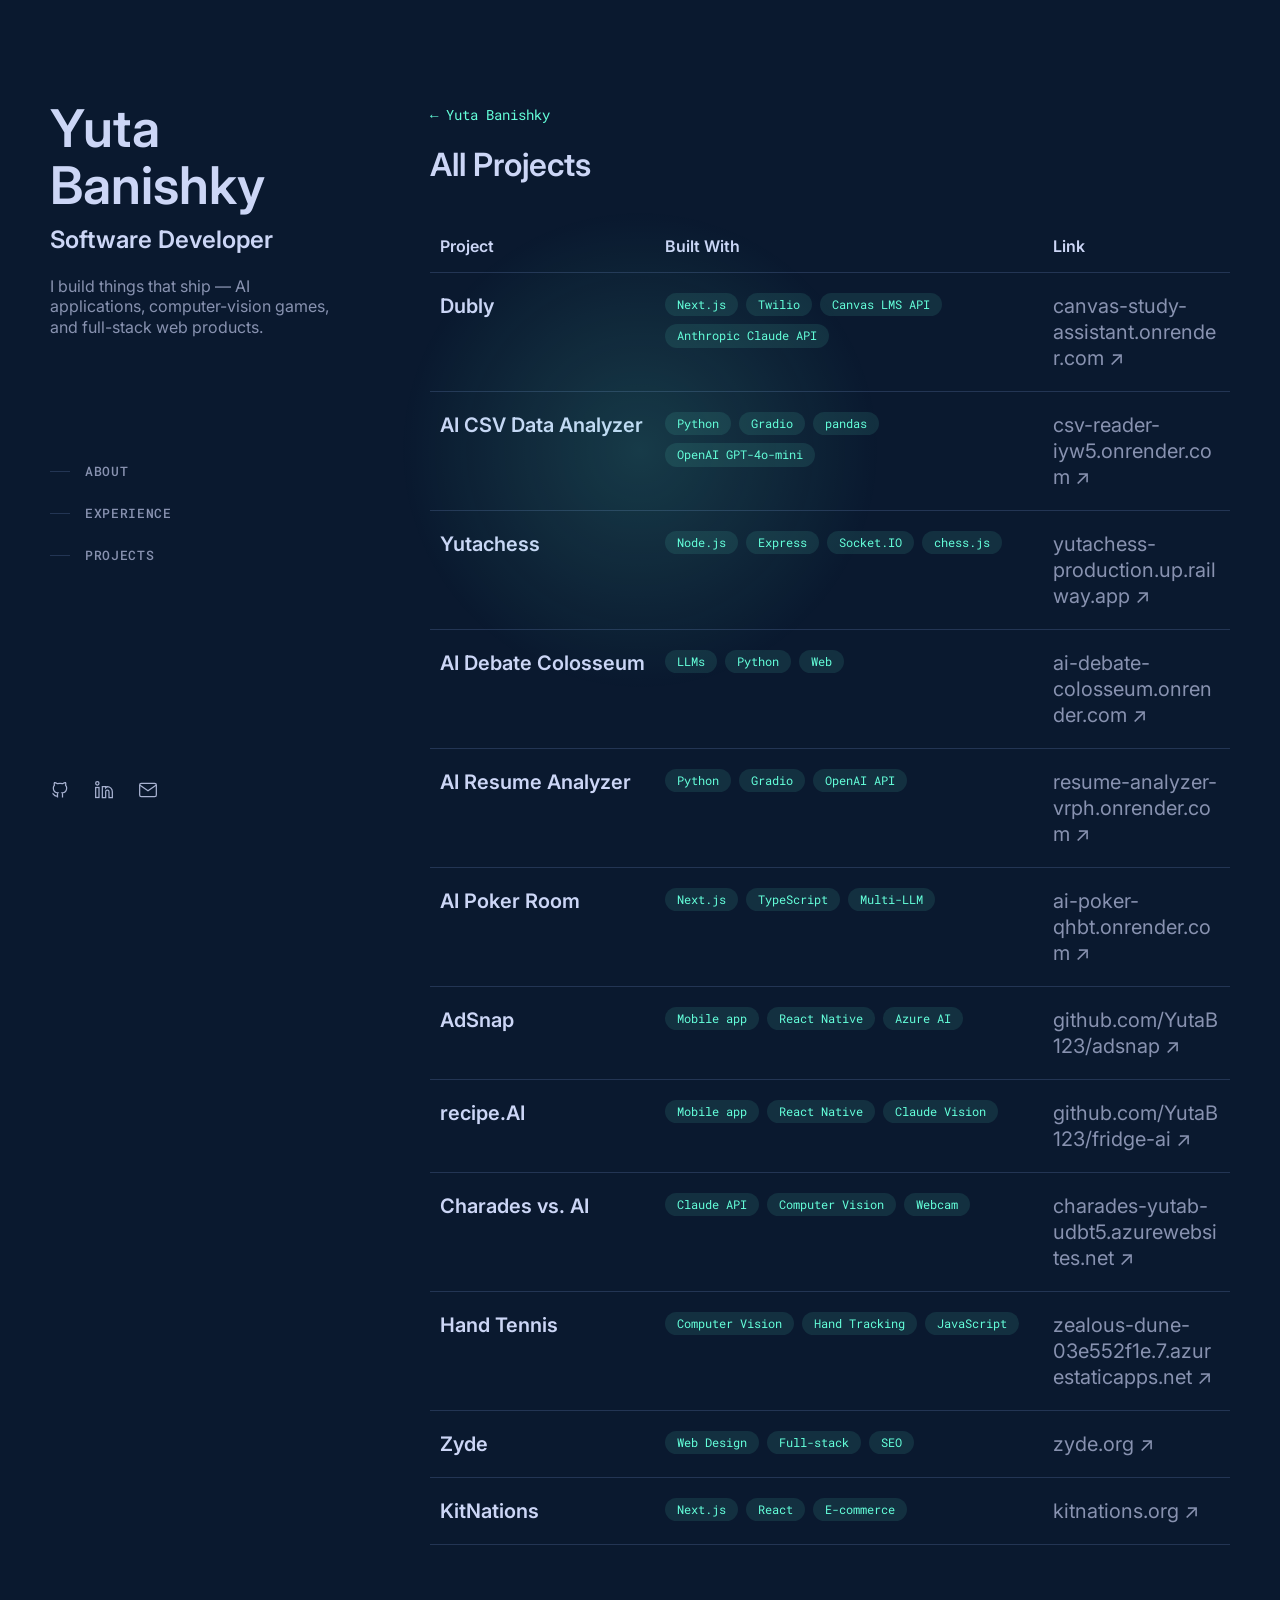
==== archive.html @ 3990d865 "Add All Projects archive page (Phase 2) New archive.html mirrors the sidebar from the homepage and l" ====
<!DOCTYPE html>
<html lang="en">
<head>
  <meta charset="UTF-8" />
  <meta name="viewport" content="width=device-width, initial-scale=1.0" />
  <title>All Projects — Yuta Banishky</title>
  <meta name="description" content="Full project archive for Yuta Banishky — Informatics student at the University of Washington (Data Science track)." />
  <link rel="canonical" href="https://yutabanishky.com/archive.html" />

  <link rel="icon" href="/favicon.svg" type="image/svg+xml" />
  <link rel="icon" type="image/png" sizes="32x32" href="/favicon-32.png" />
  <link rel="apple-touch-icon" href="/apple-touch-icon.png" />

  <link rel="preconnect" href="https://fonts.googleapis.com" />
  <link rel="preconnect" href="https://fonts.gstatic.com" crossorigin />
  <link href="https://fonts.googleapis.com/css2?family=Inter:wght@400;500;600;700;800&family=Roboto+Mono:wght@400;500;600;700&display=swap" rel="stylesheet" />
  <link rel="stylesheet" href="styles.css" />
</head>
<body>
  <div class="cursor-glow" aria-hidden="true"></div>

  <div class="layout">
    <header class="sidebar">
      <div class="sidebar-main">
        <div class="sidebar-top">
          <h1 class="sidebar-name"><a href="index.html#top">Yuta Banishky</a></h1>
          <h2 class="sidebar-title">Software Developer</h2>
          <p class="sidebar-desc">
            I build things that ship — AI applications, computer-vision games, and full-stack web
            products.
          </p>
        </div>
        <nav class="sidebar-nav" aria-label="In-page navigation">
          <ul>
            <li><a href="index.html#about"><span class="nav-line"></span><span class="nav-label">About</span></a></li>
            <li><a href="index.html#experience"><span class="nav-line"></span><span class="nav-label">Experience</span></a></li>
            <li><a href="index.html#work"><span class="nav-line"></span><span class="nav-label">Projects</span></a></li>
          </ul>
        </nav>
      </div>
      <ul class="sidebar-socials" aria-label="Social links">
        <li><a href="https://github.com/YutaB123" target="_blank" rel="noopener" aria-label="GitHub">
          <svg viewBox="0 0 24 24" width="20" height="20" fill="none" stroke="currentColor" stroke-width="1.5"><path d="M9 19c-4.3 1.4-4.3-2.5-6-3m12 5v-3.5c0-1 .1-1.4-.5-2 2.8-.3 5.5-1.4 5.5-6a4.6 4.6 0 0 0-1.3-3.2 4.2 4.2 0 0 0-.1-3.2s-1.1-.3-3.5 1.3a12.3 12.3 0 0 0-6.2 0C6.5 2.8 5.4 3.1 5.4 3.1a4.2 4.2 0 0 0-.1 3.2A4.6 4.6 0 0 0 4 9.5c0 4.6 2.7 5.7 5.5 6-.6.6-.6 1.2-.5 2V21"/></svg>
        </a></li>
        <li><a href="https://linkedin.com/in/yuta-banishky" target="_blank" rel="noopener" aria-label="LinkedIn">
          <svg viewBox="0 0 24 24" width="20" height="20" fill="none" stroke="currentColor" stroke-width="1.5"><path d="M16 8a6 6 0 0 1 6 6v7h-4v-7a2 2 0 0 0-4 0v7h-4V8h4v1.5A6 6 0 0 1 16 8z"/><rect x="2" y="9" width="4" height="12"/><circle cx="4" cy="4" r="2"/></svg>
        </a></li>
        <li><a href="mailto:yutabanishky@gmail.com" aria-label="Email">
          <svg viewBox="0 0 24 24" width="20" height="20" fill="none" stroke="currentColor" stroke-width="1.5"><rect x="2" y="4" width="20" height="16" rx="2"/><path d="m22 6-10 7L2 6"/></svg>
        </a></li>
      </ul>
    </header>

    <main class="content archive-content">
      <a class="back-link" href="index.html#work"><span aria-hidden="true">←</span> Yuta Banishky</a>
      <h2 class="archive-heading">All Projects</h2>

      <div class="archive-table-wrap">
        <table class="archive-table">
          <thead>
            <tr><th>Project</th><th>Built With</th><th>Link</th></tr>
          </thead>
          <tbody>
            <tr>
              <td class="archive-project"><a href="https://canvas-study-assistant.onrender.com/chat" target="_blank" rel="noopener">Dubly</a></td>
              <td><ul class="tech-pill-list"><li class="tech-pill">Next.js</li><li class="tech-pill">Twilio</li><li class="tech-pill">Canvas LMS API</li><li class="tech-pill">Anthropic Claude API</li></ul></td>
              <td><a href="https://canvas-study-assistant.onrender.com/chat" target="_blank" rel="noopener">canvas-study-assistant.onrender.com ↗</a></td>
            </tr>
            <tr>
              <td class="archive-project"><a href="https://csv-reader-iyw5.onrender.com/" target="_blank" rel="noopener">AI CSV Data Analyzer</a></td>
              <td><ul class="tech-pill-list"><li class="tech-pill">Python</li><li class="tech-pill">Gradio</li><li class="tech-pill">pandas</li><li class="tech-pill">OpenAI GPT-4o-mini</li></ul></td>
              <td><a href="https://csv-reader-iyw5.onrender.com/" target="_blank" rel="noopener">csv-reader-iyw5.onrender.com ↗</a></td>
            </tr>
            <tr>
              <td class="archive-project"><a href="https://yutachess-production.up.railway.app/" target="_blank" rel="noopener">Yutachess</a></td>
              <td><ul class="tech-pill-list"><li class="tech-pill">Node.js</li><li class="tech-pill">Express</li><li class="tech-pill">Socket.IO</li><li class="tech-pill">chess.js</li></ul></td>
              <td><a href="https://yutachess-production.up.railway.app/" target="_blank" rel="noopener">yutachess-production.up.railway.app ↗</a></td>
            </tr>
            <tr>
              <td class="archive-project"><a href="https://ai-debate-colosseum.onrender.com/" target="_blank" rel="noopener">AI Debate Colosseum</a></td>
              <td><ul class="tech-pill-list"><li class="tech-pill">LLMs</li><li class="tech-pill">Python</li><li class="tech-pill">Web</li></ul></td>
              <td><a href="https://ai-debate-colosseum.onrender.com/" target="_blank" rel="noopener">ai-debate-colosseum.onrender.com ↗</a></td>
            </tr>
            <tr>
              <td class="archive-project"><a href="https://resume-analyzer-vrph.onrender.com/" target="_blank" rel="noopener">AI Resume Analyzer</a></td>
              <td><ul class="tech-pill-list"><li class="tech-pill">Python</li><li class="tech-pill">Gradio</li><li class="tech-pill">OpenAI API</li></ul></td>
              <td><a href="https://resume-analyzer-vrph.onrender.com/" target="_blank" rel="noopener">resume-analyzer-vrph.onrender.com ↗</a></td>
            </tr>
            <tr>
              <td class="archive-project"><a href="https://ai-poker-qhbt.onrender.com/" target="_blank" rel="noopener">AI Poker Room</a></td>
              <td><ul class="tech-pill-list"><li class="tech-pill">Next.js</li><li class="tech-pill">TypeScript</li><li class="tech-pill">Multi-LLM</li></ul></td>
              <td><a href="https://ai-poker-qhbt.onrender.com/" target="_blank" rel="noopener">ai-poker-qhbt.onrender.com ↗</a></td>
            </tr>
            <tr>
              <td class="archive-project">AdSnap</td>
              <td><ul class="tech-pill-list"><li class="tech-pill">Mobile app</li><li class="tech-pill">React Native</li><li class="tech-pill">Azure AI</li></ul></td>
              <td><a href="https://github.com/YutaB123/adsnap" target="_blank" rel="noopener">github.com/YutaB123/adsnap ↗</a></td>
            </tr>
            <tr>
              <td class="archive-project">recipe.AI</td>
              <td><ul class="tech-pill-list"><li class="tech-pill">Mobile app</li><li class="tech-pill">React Native</li><li class="tech-pill">Claude Vision</li></ul></td>
              <td><a href="https://github.com/YutaB123/fridge-ai" target="_blank" rel="noopener">github.com/YutaB123/fridge-ai ↗</a></td>
            </tr>
            <tr>
              <td class="archive-project"><a href="https://charades-yutab-udbt5.azurewebsites.net/" target="_blank" rel="noopener">Charades vs. AI</a></td>
              <td><ul class="tech-pill-list"><li class="tech-pill">Claude API</li><li class="tech-pill">Computer Vision</li><li class="tech-pill">Webcam</li></ul></td>
              <td><a href="https://charades-yutab-udbt5.azurewebsites.net/" target="_blank" rel="noopener">charades-yutab-udbt5.azurewebsites.net ↗</a></td>
            </tr>
            <tr>
              <td class="archive-project"><a href="https://zealous-dune-03e552f1e.7.azurestaticapps.net/" target="_blank" rel="noopener">Hand Tennis</a></td>
              <td><ul class="tech-pill-list"><li class="tech-pill">Computer Vision</li><li class="tech-pill">Hand Tracking</li><li class="tech-pill">JavaScript</li></ul></td>
              <td><a href="https://zealous-dune-03e552f1e.7.azurestaticapps.net/" target="_blank" rel="noopener">zealous-dune-03e552f1e.7.azurestaticapps.net ↗</a></td>
            </tr>
            <tr>
              <td class="archive-project"><a href="https://zyde.org/" target="_blank" rel="noopener">Zyde</a></td>
              <td><ul class="tech-pill-list"><li class="tech-pill">Web Design</li><li class="tech-pill">Full-stack</li><li class="tech-pill">SEO</li></ul></td>
              <td><a href="https://zyde.org/" target="_blank" rel="noopener">zyde.org ↗</a></td>
            </tr>
            <tr>
              <td class="archive-project"><a href="https://kitnations.org/" target="_blank" rel="noopener">KitNations</a></td>
              <td><ul class="tech-pill-list"><li class="tech-pill">Next.js</li><li class="tech-pill">React</li><li class="tech-pill">E-commerce</li></ul></td>
              <td><a href="https://kitnations.org/" target="_blank" rel="noopener">kitnations.org ↗</a></td>
            </tr>
          </tbody>
        </table>
      </div>
    </main>
  </div>

  <script defer src="animations.js"></script>
</body>
</html>
---- styles.css ----
:root {
  --dark-navy: #020c1b;
  --navy: #0a192f;
  --light-navy: #112240;
  --lightest-navy: #233554;
  --navy-shadow: rgba(2, 12, 27, 0.7);
  --dark-slate: #495670;
  --slate: #8892b0;
  --light-slate: #a8b2d1;
  --lightest-slate: #ccd6f6;
  --white: #e6f1ff;
  --green: #64ffda;
  --green-tint: rgba(100, 255, 218, 0.1);

  --font-sans: 'Inter', -apple-system, system-ui, sans-serif;
  --font-mono: 'Roboto Mono', 'Fira Code', monospace;

  --fz-xxs: 12px;
  --fz-xs: 13px;
  --fz-sm: 14px;
  --fz-md: 16px;
  --fz-lg: 18px;
  --fz-xl: 20px;
  --fz-xxl: 22px;
  --fz-heading: 32px;

  --border-radius: 4px;
  --easing: cubic-bezier(0.645, 0.045, 0.355, 1);
  --transition: all 0.25s cubic-bezier(0.645, 0.045, 0.355, 1);
}

* { box-sizing: border-box; }

html {
  scroll-behavior: smooth;
  scrollbar-width: thin;
  scrollbar-color: var(--dark-slate) var(--navy);
}

::-webkit-scrollbar { width: 12px; }
::-webkit-scrollbar-track { background: var(--navy); }
::-webkit-scrollbar-thumb {
  background-color: var(--dark-slate);
  border: 3px solid var(--navy);
  border-radius: 10px;
}

::selection { background-color: var(--lightest-navy); color: var(--lightest-slate); }

:focus { outline: 2px dashed var(--green); outline-offset: 3px; }
:focus:not(:focus-visible) { outline: none; outline-offset: 0; }
:focus-visible { outline: 2px dashed var(--green); outline-offset: 3px; }

body {
  margin: 0;
  width: 100%;
  min-height: 100%;
  overflow-x: hidden;
  background-color: var(--navy);
  color: var(--slate);
  font-family: var(--font-sans);
  font-size: var(--fz-xl);
  line-height: 1.3;
  -webkit-font-smoothing: antialiased;
}
@media (max-width: 480px) { body { font-size: var(--fz-lg); } }

h1, h2, h3, h4 { margin: 0; color: var(--lightest-slate); font-weight: 600; }
p { margin: 0; }
a { color: inherit; text-decoration: none; }

.reveal {
  opacity: 0;
  transform: translateY(20px);
  transition: opacity 0.6s var(--easing), transform 0.6s var(--easing);
}
.reveal.is-visible { opacity: 1; transform: translateY(0); }
@media (prefers-reduced-motion: reduce) {
  .reveal { opacity: 1; transform: none; transition: none; }
}

/* ===== Lightbox slideshow ===== */
.lb-overlay {
  position: fixed; inset: 0; z-index: 100;
  display: none; align-items: center; justify-content: center; gap: 6px;
  padding: 20px; background: rgba(8, 8, 6, 0.94); backdrop-filter: blur(4px);
}
.lb-overlay.lb-open { display: flex; }
.lb-stage { display: flex; flex-direction: column; align-items: center; max-width: 92vw; }
.lb-media { display: flex; justify-content: center; }
.lb-img { max-height: 72vh; max-width: 86vw; border-radius: 18px; box-shadow: 0 20px 60px rgba(0,0,0,0.5); background: #000; }
.lb-cap { margin: 16px auto 8px; max-width: 46ch; text-align: center; color: #efe9d8; font-size: 0.98rem; line-height: 1.5; }
.lb-meta { display: flex; flex-direction: column; align-items: center; gap: 10px; }
.lb-counter { color: #b7b09a; font-size: 0.82rem; font-variant-numeric: tabular-nums; }
.lb-dots { display: flex; gap: 7px; }
.lb-dot { width: 7px; height: 7px; border-radius: 50%; background: rgba(255,255,255,0.28); }
.lb-dot.on { background: var(--green); }
.lb-close {
  position: absolute; top: 18px; right: 22px; width: 42px; height: 42px;
  border: 0; border-radius: 50%; background: rgba(255,255,255,0.12); color: #fff;
  font-size: 1.6rem; line-height: 1; cursor: pointer; transition: background 0.15s ease;
}
.lb-close:hover { background: var(--green-tint); }
.lb-nav {
  flex-shrink: 0; width: 48px; height: 48px;
  border: 0; border-radius: 50%; background: rgba(255,255,255,0.12); color: #fff;
  font-size: 1.8rem; line-height: 1; cursor: pointer; transition: background 0.15s ease;
}
.lb-nav:hover { background: var(--green-tint); }
@media (max-width: 640px) { .lb-nav { width: 40px; height: 40px; font-size: 1.5rem; } .lb-img { max-width: 80vw; } }


/* ===== Cursor glow ===== */
.cursor-glow {
  position: fixed;
  inset: 0;
  z-index: 1;
  pointer-events: none;
  background: radial-gradient(600px circle at var(--x, 50%) var(--y, 50%), rgba(100, 255, 218, 0.15), transparent 40%);
}
@media (hover: none), (pointer: coarse), (prefers-reduced-motion: reduce) {
  .cursor-glow { display: none; }
}

/* ===== Accessibility ===== */
@media (prefers-reduced-motion: reduce) {
  * { animation: none !important; transition: none !important; scroll-behavior: auto !important; }
}

/* ===== Layout: fixed sidebar + scrolling content ===== */
.layout { display: block; }
@media (min-width: 980px) {
  .layout { display: flex; }
}

.sidebar {
  z-index: 50;
  display: flex;
  flex-direction: column;
  justify-content: space-between;
  padding: 40px 25px 30px;
}
@media (min-width: 980px) {
  .sidebar {
    position: fixed;
    top: 0;
    left: 0;
    width: min(40vw, 380px);
    height: 100vh;
    padding: 100px 50px;
  }
}

.sidebar-name a { color: var(--lightest-slate); }
.sidebar-name { font-size: clamp(36px, 5vw, 52px); line-height: 1.1; margin-bottom: 10px; }
.sidebar-title { font-size: clamp(var(--fz-xl), 3vw, 24px); color: var(--lightest-slate); font-weight: 600; margin-bottom: 20px; }
.sidebar-desc { max-width: 320px; color: var(--slate); font-size: var(--fz-md); }

.sidebar-nav { margin-top: 50px; }
@media (min-width: 980px) { .sidebar-nav { margin-top: 120px; } }
.sidebar-nav ul { list-style: none; margin: 0; padding: 0; display: flex; flex-wrap: wrap; gap: 8px 16px; }
@media (min-width: 980px) { .sidebar-nav ul { display: block; gap: 0; } }
.sidebar-nav li { margin-bottom: 15px; }
.sidebar-nav a {
  display: flex;
  align-items: center;
  gap: 15px;
  padding: 5px 0;
  font-family: var(--font-mono);
  font-size: var(--fz-xs);
  letter-spacing: 0.05em;
  text-transform: uppercase;
  color: var(--slate);
  font-weight: 500;
  transition: var(--transition);
}
.sidebar-nav .nav-line { display: block; width: 20px; height: 1px; background-color: var(--lightest-navy); transition: var(--transition); }
.sidebar-nav a:hover, .sidebar-nav a:focus-visible { color: var(--lightest-slate); }
.sidebar-nav a.is-active { color: var(--lightest-slate); font-weight: 700; }
.sidebar-nav a.is-active .nav-line { width: 40px; background-color: var(--lightest-slate); }

.sidebar-socials { display: flex; gap: 24px; list-style: none; margin: 40px 0 0; padding: 0; }
.sidebar-socials a { display: flex; color: var(--light-slate); transition: var(--transition); }
.sidebar-socials a:hover, .sidebar-socials a:focus-visible { color: var(--green); transform: translateY(-3px); }

.content { padding: 40px 25px 100px; max-width: 640px; }
@media (min-width: 980px) {
  .content { margin-left: min(40vw, 380px); padding: 100px 50px 150px; }
}

.about-panel p { margin-bottom: 15px; color: var(--slate); }
.about-highlight { color: var(--lightest-slate); }

.skills-list {
  display: grid;
  grid-template-columns: repeat(2, minmax(140px, 200px));
  gap: 0 10px;
  list-style: none;
  margin: 20px 0 0;
  padding: 0;
}
.skills-list li { position: relative; margin-bottom: 10px; padding-left: 20px; font-family: var(--font-mono); font-size: var(--fz-xs); color: var(--slate); }
.skills-list li:before { content: '▹'; position: absolute; left: 0; color: var(--green); }

.experience-panel { margin-top: 100px; }
.exp-group-heading {
  font-family: var(--font-mono);
  font-size: var(--fz-sm);
  letter-spacing: 0.05em;
  text-transform: uppercase;
  color: var(--green);
  margin-bottom: 30px;
}
.exp-group-heading-other { margin-top: 60px; }

.exp-entry { display: grid; grid-template-columns: 140px 1fr; gap: 20px; margin-bottom: 45px; }
@media (max-width: 600px) { .exp-entry { grid-template-columns: 1fr; gap: 5px; } }
.exp-range { font-family: var(--font-mono); font-size: var(--fz-xs); color: var(--slate); white-space: nowrap; }
.exp-body h4 { font-size: var(--fz-xl); font-weight: 600; margin-bottom: 10px; }
.exp-body h4 .company { color: var(--green); }
.exp-body ul { list-style: none; margin: 0 0 15px; padding: 0; }
.exp-body li { position: relative; padding-left: 25px; margin-bottom: 8px; color: var(--slate); font-size: var(--fz-md); }
.exp-body li:before { content: '▹'; position: absolute; left: 0; color: var(--green); }

.tech-pill-list { display: flex; flex-wrap: wrap; gap: 8px; list-style: none; margin: 0; padding: 0; }
.tech-pill {
  display: inline-flex;
  padding: 4px 12px;
  border-radius: 20px;
  background: var(--green-tint);
  color: var(--green);
  font-family: var(--font-mono);
  font-size: var(--fz-xxs);
  white-space: nowrap;
}

.projects-panel { margin-top: 100px; }
.resume-link, .archive-link {
  display: inline-flex;
  align-items: center;
  gap: 8px;
  color: var(--green);
  font-family: var(--font-mono);
  font-size: var(--fz-sm);
  transition: var(--transition);
}
.resume-link:hover, .resume-link:focus-visible,
.archive-link:hover, .archive-link:focus-visible { opacity: 0.8; }
.resume-link { margin-bottom: 40px; }
.archive-link { margin-top: 40px; }

.projects-heading { font-size: var(--fz-heading); margin-bottom: 40px; }

.selected-project { display: grid; grid-template-columns: 200px 1fr; gap: 30px; margin-bottom: 60px; }
@media (max-width: 600px) { .selected-project { grid-template-columns: 1fr; gap: 15px; } }

.selected-project-thumb { display: block; border-radius: var(--border-radius); overflow: hidden; box-shadow: 0 10px 30px -15px var(--navy-shadow); }
.selected-project-thumb img { display: block; width: 100%; height: auto; transition: var(--transition); }
.selected-project-thumb:hover img, .selected-project-thumb:focus-visible img { transform: scale(1.03); }

.selected-project-title { font-size: var(--fz-xxl); margin-bottom: 10px; }
.selected-project-title a { color: var(--lightest-slate); display: inline-flex; align-items: center; gap: 6px; }
.selected-project-title a:hover, .selected-project-title a:focus-visible { color: var(--green); }
.selected-project-desc { color: var(--slate); margin-bottom: 15px; }

/* ===== Archive page ===== */
.archive-content { max-width: 900px; }
.back-link { display: inline-flex; align-items: center; gap: 8px; color: var(--green); font-family: var(--font-mono); font-size: var(--fz-sm); margin-bottom: 20px; transition: var(--transition); }
.back-link:hover, .back-link:focus-visible { opacity: 0.8; }
.archive-heading { font-size: clamp(32px, 5vw, var(--fz-heading)); margin-bottom: 50px; }

.archive-table-wrap { overflow-x: auto; }
.archive-table { width: 100%; border-collapse: collapse; }
.archive-table th {
  text-align: left;
  padding: 0 10px 15px;
  color: var(--lightest-slate);
  font-size: var(--fz-md);
  font-weight: 600;
  border-bottom: 1px solid var(--lightest-navy);
  white-space: nowrap;
}
.archive-table td { padding: 20px 10px; border-bottom: 1px solid var(--lightest-navy); vertical-align: top; }
.archive-project { color: var(--lightest-slate); font-weight: 600; white-space: nowrap; }
.archive-project a { color: var(--lightest-slate); }
.archive-project a:hover, .archive-project a:focus-visible { color: var(--green); }
.archive-table td:last-child, .archive-table th:last-child { max-width: 240px; }
.archive-table td:last-child a { color: var(--slate); word-break: break-word; transition: var(--transition); }
.archive-table td:last-child a:hover, .archive-table td:last-child a:focus-visible { color: var(--green); }
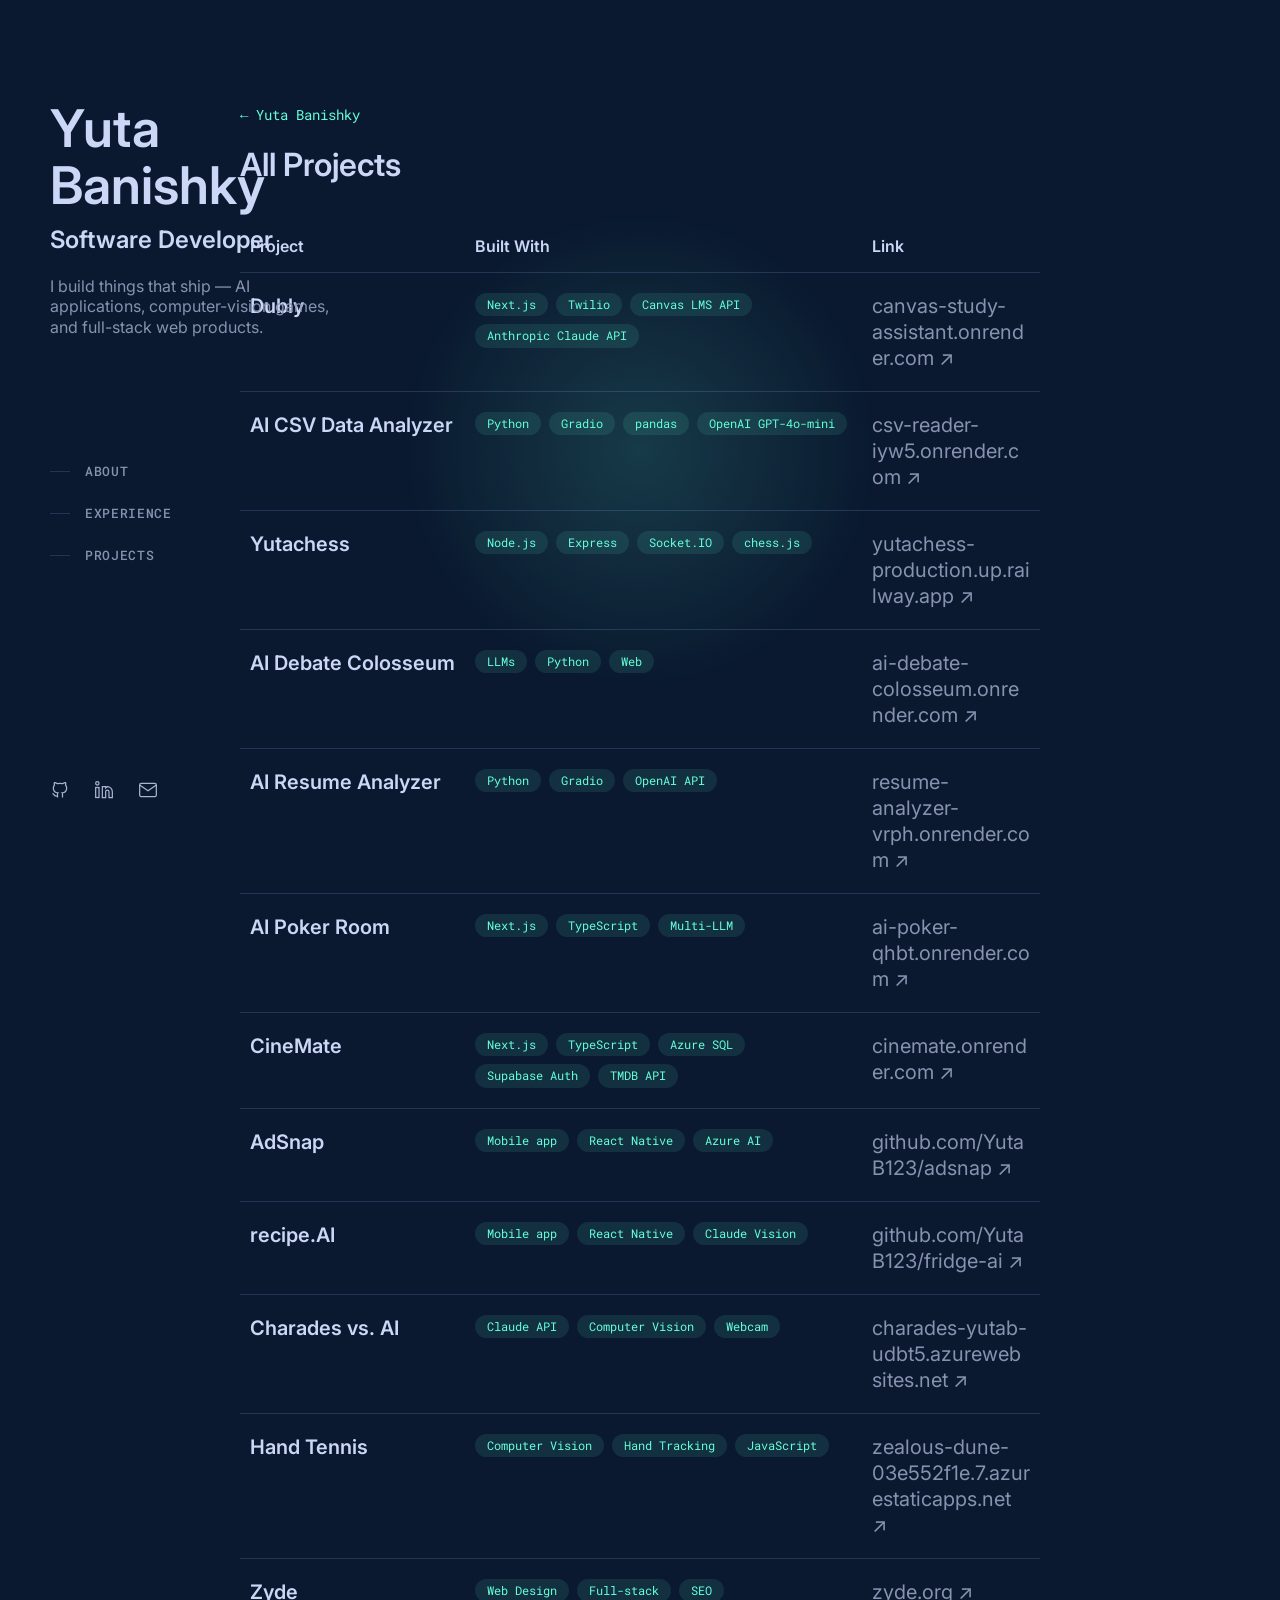
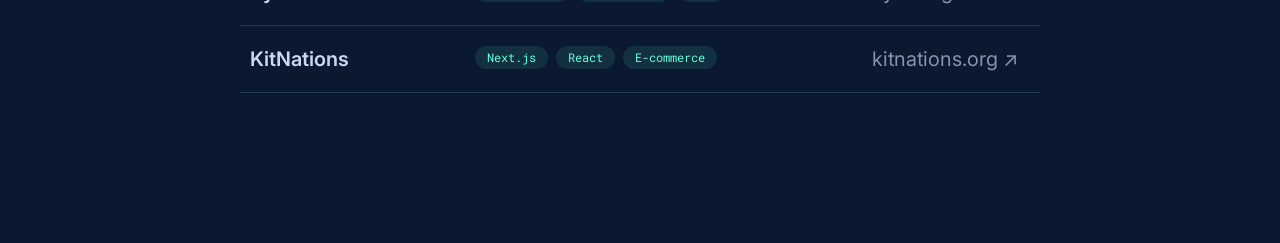
==== commit 0d6b6142: "Add CineMate to project archive A retro movie-theater themed movie/TV recommendation app - Next.js, " ====
--- a/archive.html
+++ b/archive.html
@@ -92,6 +92,11 @@
               <td><a href="https://ai-poker-qhbt.onrender.com/" target="_blank" rel="noopener">ai-poker-qhbt.onrender.com ↗</a></td>
             </tr>
             <tr>
+              <td class="archive-project"><a href="https://cinemate.onrender.com" target="_blank" rel="noopener">CineMate</a></td>
+              <td><ul class="tech-pill-list"><li class="tech-pill">Next.js</li><li class="tech-pill">TypeScript</li><li class="tech-pill">Azure SQL</li><li class="tech-pill">Supabase Auth</li><li class="tech-pill">TMDB API</li></ul></td>
+              <td><a href="https://cinemate.onrender.com" target="_blank" rel="noopener">cinemate.onrender.com ↗</a></td>
+            </tr>
+            <tr>
               <td class="archive-project">AdSnap</td>
               <td><ul class="tech-pill-list"><li class="tech-pill">Mobile app</li><li class="tech-pill">React Native</li><li class="tech-pill">Azure AI</li></ul></td>
               <td><a href="https://github.com/YutaB123/adsnap" target="_blank" rel="noopener">github.com/YutaB123/adsnap ↗</a></td>
--- a/styles.css
+++ b/styles.css
@@ -128,11 +128,6 @@
 }
 
 /* ===== Layout: fixed sidebar + scrolling content ===== */
-.layout { display: block; }
-@media (min-width: 980px) {
-  .layout { display: flex; }
-}
-
 .sidebar {
   z-index: 50;
   display: flex;
@@ -183,10 +178,12 @@
 .sidebar-socials a { display: flex; color: var(--light-slate); transition: var(--transition); }
 .sidebar-socials a:hover, .sidebar-socials a:focus-visible { color: var(--green); transform: translateY(-3px); }
 
-.content { padding: 40px 25px 100px; max-width: 640px; }
+.content { padding: 40px 25px 100px; }
 @media (min-width: 980px) {
   .content { margin-left: min(40vw, 380px); padding: 100px 50px 150px; }
 }
+
+.about-panel, .experience-panel, .projects-panel { max-width: 640px; margin-left: auto; margin-right: auto; }
 
 .about-panel p { margin-bottom: 15px; color: var(--slate); }
 .about-highlight { color: var(--lightest-slate); }
@@ -264,7 +261,7 @@
 .selected-project-desc { color: var(--slate); margin-bottom: 15px; }
 
 /* ===== Archive page ===== */
-.archive-content { max-width: 900px; }
+.archive-content { max-width: 900px; margin-left: auto; margin-right: auto; }
 .back-link { display: inline-flex; align-items: center; gap: 8px; color: var(--green); font-family: var(--font-mono); font-size: var(--fz-sm); margin-bottom: 20px; transition: var(--transition); }
 .back-link:hover, .back-link:focus-visible { opacity: 0.8; }
 .archive-heading { font-size: clamp(32px, 5vw, var(--fz-heading)); margin-bottom: 50px; }
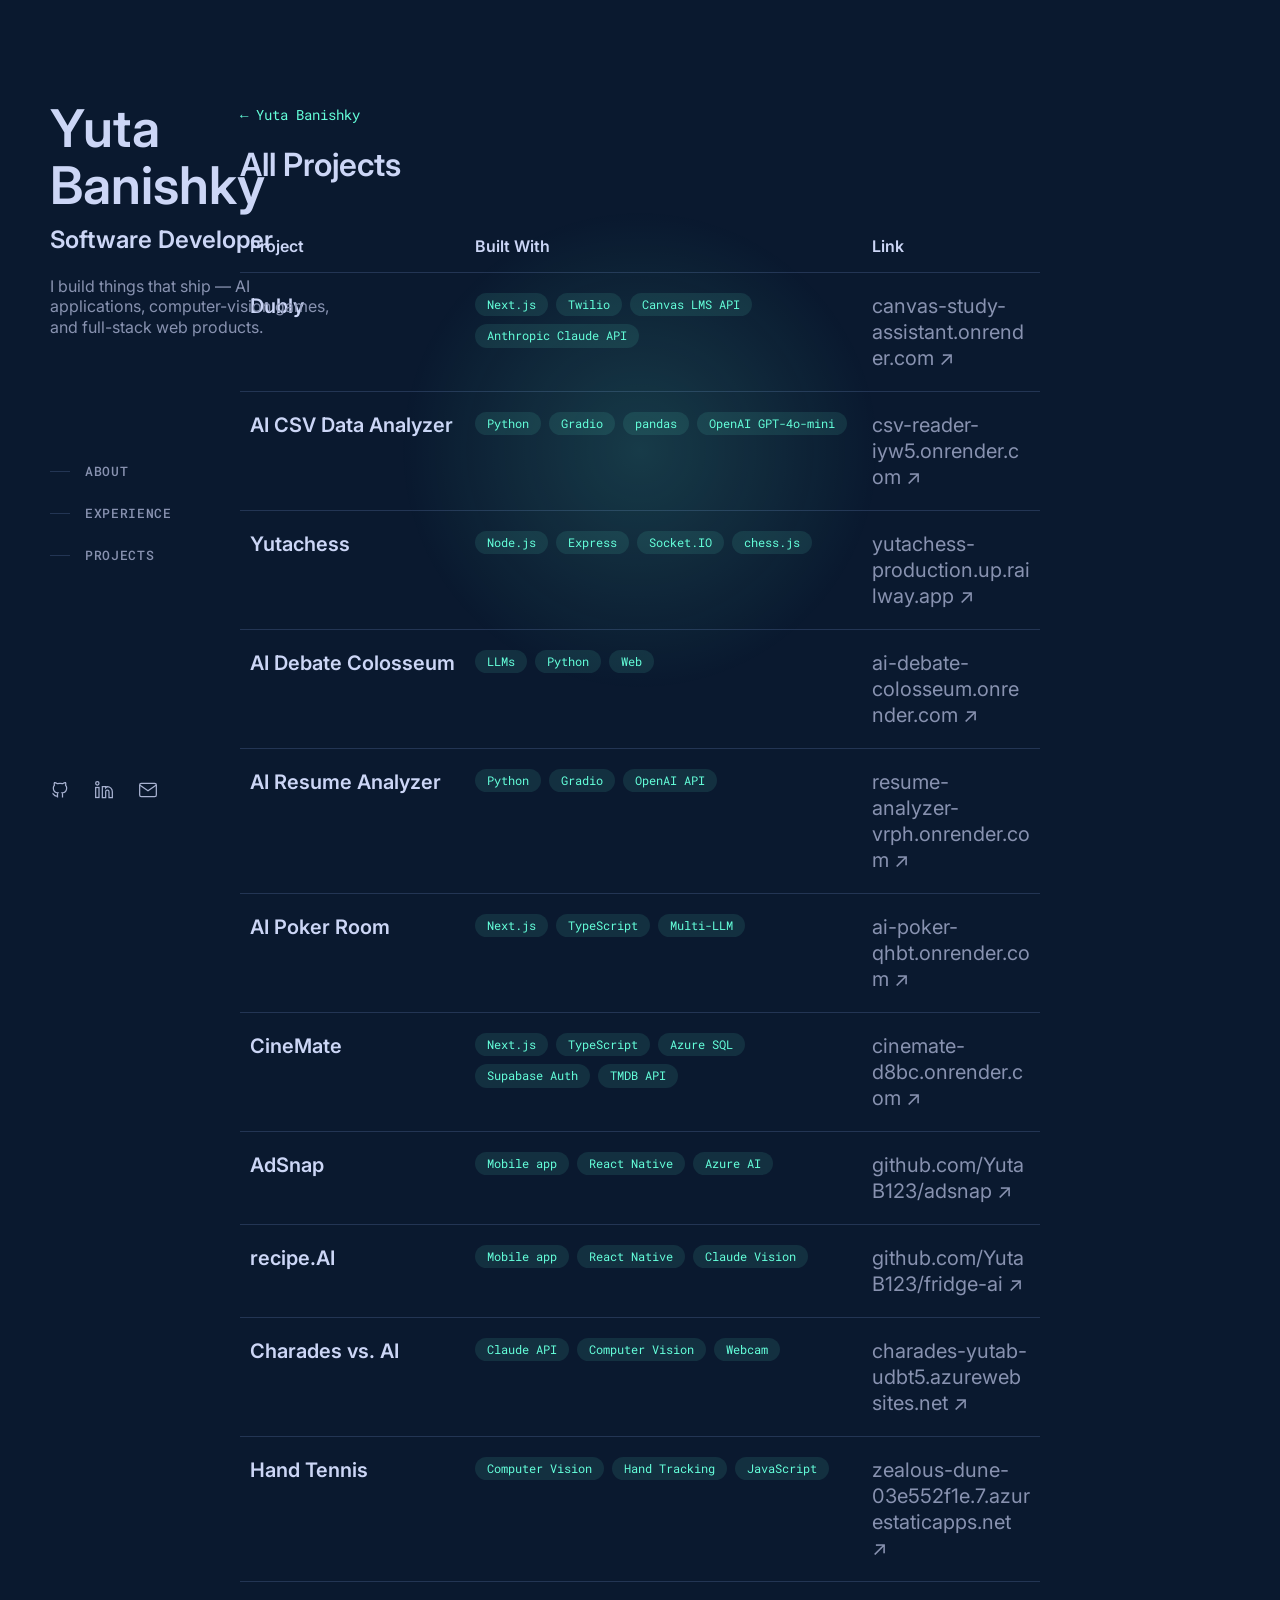
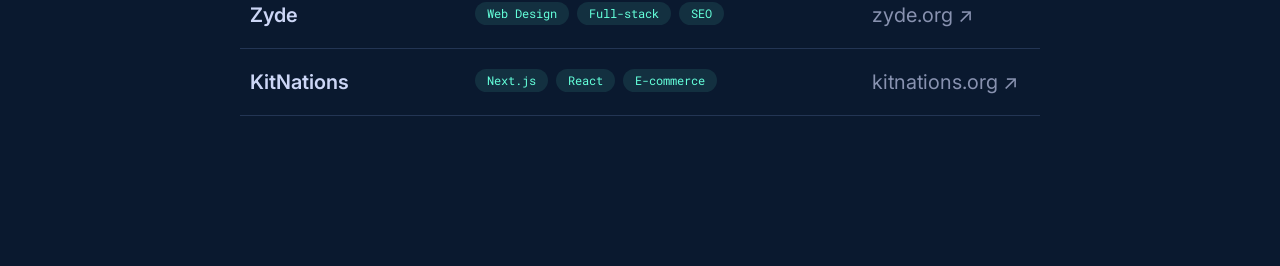
==== commit 854c6659: "Point CineMate at its live Render URL Render assigned the cinemate-d8bc subdomain, not the cinemate." ====
--- a/archive.html
+++ b/archive.html
@@ -92,9 +92,9 @@
               <td><a href="https://ai-poker-qhbt.onrender.com/" target="_blank" rel="noopener">ai-poker-qhbt.onrender.com ↗</a></td>
             </tr>
             <tr>
-              <td class="archive-project"><a href="https://cinemate.onrender.com" target="_blank" rel="noopener">CineMate</a></td>
+              <td class="archive-project"><a href="https://cinemate-d8bc.onrender.com" target="_blank" rel="noopener">CineMate</a></td>
               <td><ul class="tech-pill-list"><li class="tech-pill">Next.js</li><li class="tech-pill">TypeScript</li><li class="tech-pill">Azure SQL</li><li class="tech-pill">Supabase Auth</li><li class="tech-pill">TMDB API</li></ul></td>
-              <td><a href="https://cinemate.onrender.com" target="_blank" rel="noopener">cinemate.onrender.com ↗</a></td>
+              <td><a href="https://cinemate-d8bc.onrender.com" target="_blank" rel="noopener">cinemate-d8bc.onrender.com ↗</a></td>
             </tr>
             <tr>
               <td class="archive-project">AdSnap</td>
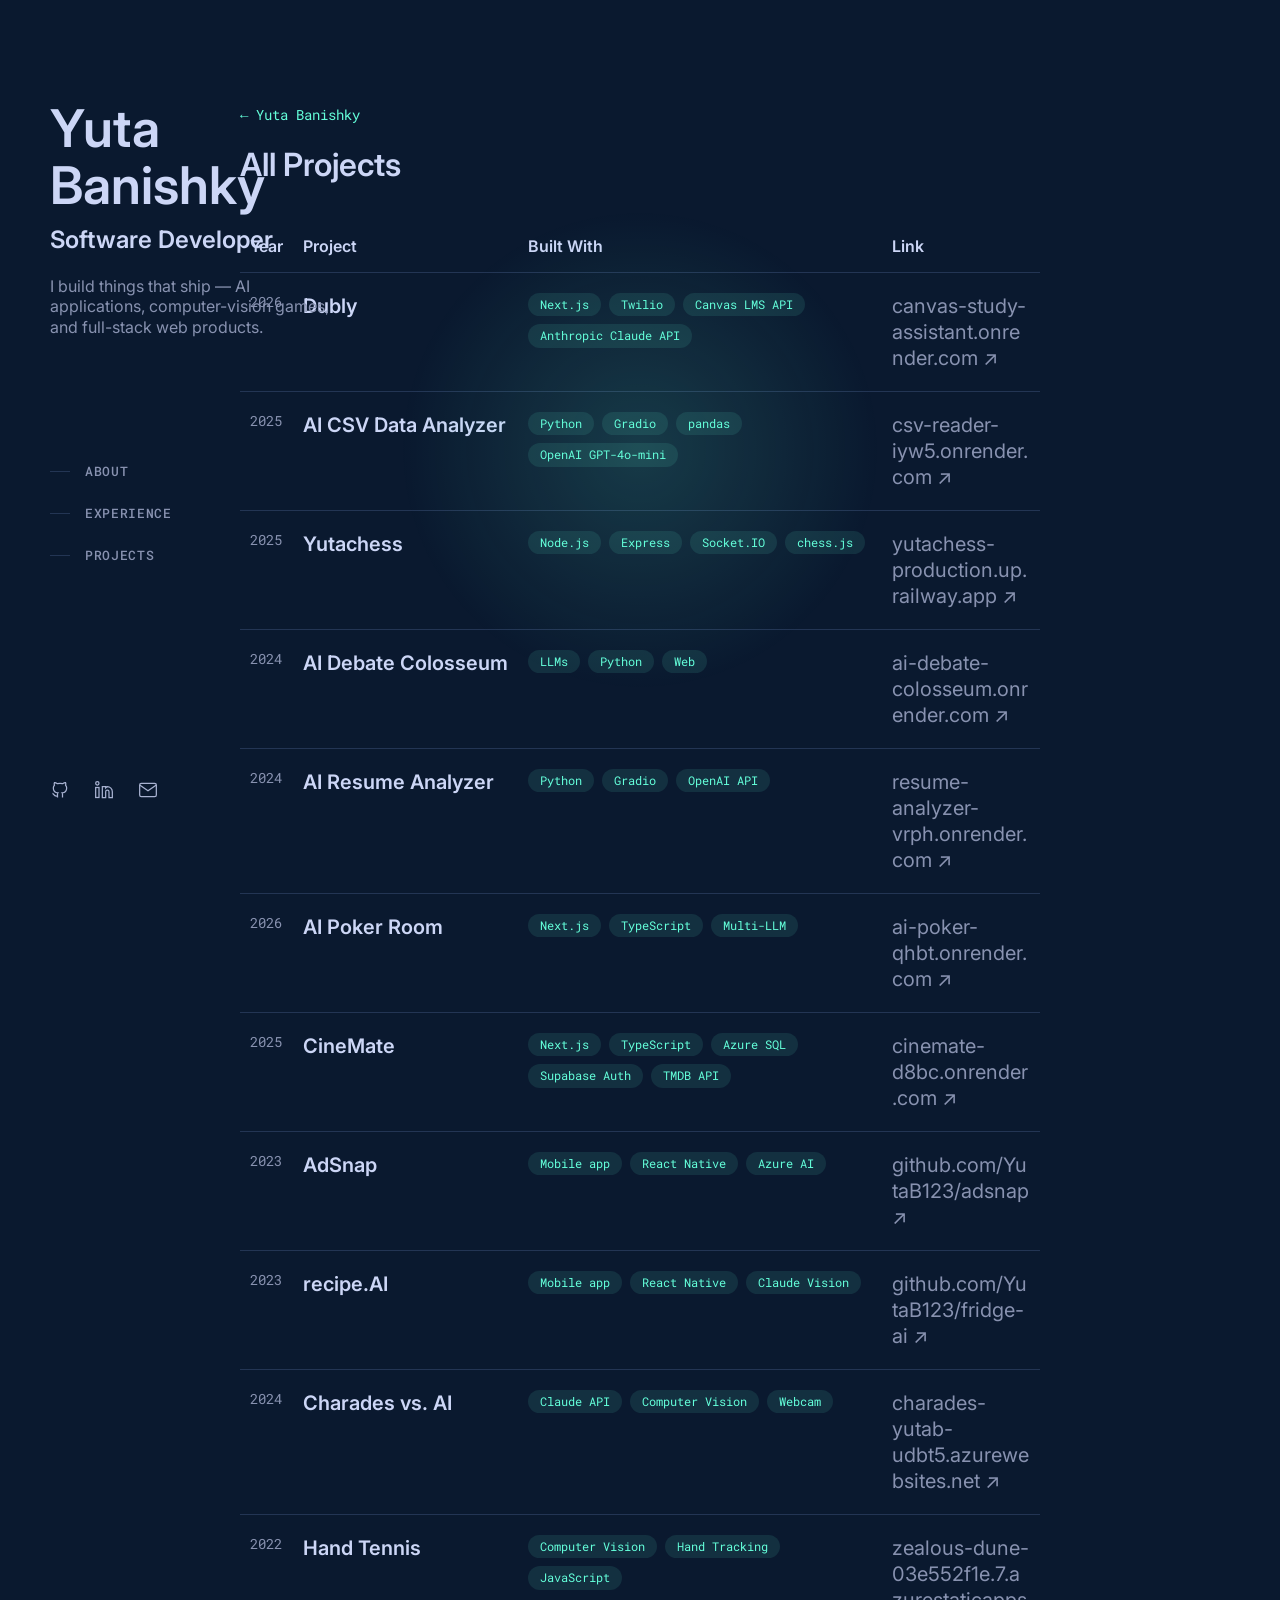
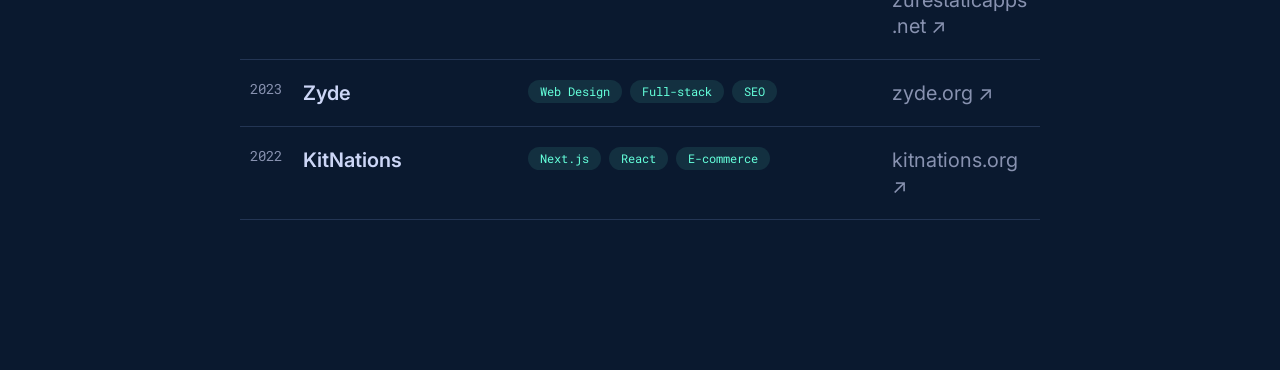
==== commit 14bf087c: "Add Year column to All Projects archive table Co-Authored-By: Claude Sonnet 5 <noreply@anthropic.com" ====
--- a/archive.html
+++ b/archive.html
@@ -58,70 +58,83 @@
       <div class="archive-table-wrap">
         <table class="archive-table">
           <thead>
-            <tr><th>Project</th><th>Built With</th><th>Link</th></tr>
+            <tr><th>Year</th><th>Project</th><th>Built With</th><th>Link</th></tr>
           </thead>
           <tbody>
             <tr>
+              <td class="archive-year">2026</td>
               <td class="archive-project"><a href="https://canvas-study-assistant.onrender.com/chat" target="_blank" rel="noopener">Dubly</a></td>
               <td><ul class="tech-pill-list"><li class="tech-pill">Next.js</li><li class="tech-pill">Twilio</li><li class="tech-pill">Canvas LMS API</li><li class="tech-pill">Anthropic Claude API</li></ul></td>
               <td><a href="https://canvas-study-assistant.onrender.com/chat" target="_blank" rel="noopener">canvas-study-assistant.onrender.com ↗</a></td>
             </tr>
             <tr>
+              <td class="archive-year">2025</td>
               <td class="archive-project"><a href="https://csv-reader-iyw5.onrender.com/" target="_blank" rel="noopener">AI CSV Data Analyzer</a></td>
               <td><ul class="tech-pill-list"><li class="tech-pill">Python</li><li class="tech-pill">Gradio</li><li class="tech-pill">pandas</li><li class="tech-pill">OpenAI GPT-4o-mini</li></ul></td>
               <td><a href="https://csv-reader-iyw5.onrender.com/" target="_blank" rel="noopener">csv-reader-iyw5.onrender.com ↗</a></td>
             </tr>
             <tr>
+              <td class="archive-year">2025</td>
               <td class="archive-project"><a href="https://yutachess-production.up.railway.app/" target="_blank" rel="noopener">Yutachess</a></td>
               <td><ul class="tech-pill-list"><li class="tech-pill">Node.js</li><li class="tech-pill">Express</li><li class="tech-pill">Socket.IO</li><li class="tech-pill">chess.js</li></ul></td>
               <td><a href="https://yutachess-production.up.railway.app/" target="_blank" rel="noopener">yutachess-production.up.railway.app ↗</a></td>
             </tr>
             <tr>
+              <td class="archive-year">2024</td>
               <td class="archive-project"><a href="https://ai-debate-colosseum.onrender.com/" target="_blank" rel="noopener">AI Debate Colosseum</a></td>
               <td><ul class="tech-pill-list"><li class="tech-pill">LLMs</li><li class="tech-pill">Python</li><li class="tech-pill">Web</li></ul></td>
               <td><a href="https://ai-debate-colosseum.onrender.com/" target="_blank" rel="noopener">ai-debate-colosseum.onrender.com ↗</a></td>
             </tr>
             <tr>
+              <td class="archive-year">2024</td>
               <td class="archive-project"><a href="https://resume-analyzer-vrph.onrender.com/" target="_blank" rel="noopener">AI Resume Analyzer</a></td>
               <td><ul class="tech-pill-list"><li class="tech-pill">Python</li><li class="tech-pill">Gradio</li><li class="tech-pill">OpenAI API</li></ul></td>
               <td><a href="https://resume-analyzer-vrph.onrender.com/" target="_blank" rel="noopener">resume-analyzer-vrph.onrender.com ↗</a></td>
             </tr>
             <tr>
+              <td class="archive-year">2026</td>
               <td class="archive-project"><a href="https://ai-poker-qhbt.onrender.com/" target="_blank" rel="noopener">AI Poker Room</a></td>
               <td><ul class="tech-pill-list"><li class="tech-pill">Next.js</li><li class="tech-pill">TypeScript</li><li class="tech-pill">Multi-LLM</li></ul></td>
               <td><a href="https://ai-poker-qhbt.onrender.com/" target="_blank" rel="noopener">ai-poker-qhbt.onrender.com ↗</a></td>
             </tr>
             <tr>
+              <td class="archive-year">2025</td>
               <td class="archive-project"><a href="https://cinemate-d8bc.onrender.com" target="_blank" rel="noopener">CineMate</a></td>
               <td><ul class="tech-pill-list"><li class="tech-pill">Next.js</li><li class="tech-pill">TypeScript</li><li class="tech-pill">Azure SQL</li><li class="tech-pill">Supabase Auth</li><li class="tech-pill">TMDB API</li></ul></td>
               <td><a href="https://cinemate-d8bc.onrender.com" target="_blank" rel="noopener">cinemate-d8bc.onrender.com ↗</a></td>
             </tr>
             <tr>
+              <td class="archive-year">2023</td>
               <td class="archive-project">AdSnap</td>
               <td><ul class="tech-pill-list"><li class="tech-pill">Mobile app</li><li class="tech-pill">React Native</li><li class="tech-pill">Azure AI</li></ul></td>
               <td><a href="https://github.com/YutaB123/adsnap" target="_blank" rel="noopener">github.com/YutaB123/adsnap ↗</a></td>
             </tr>
             <tr>
+              <td class="archive-year">2023</td>
               <td class="archive-project">recipe.AI</td>
               <td><ul class="tech-pill-list"><li class="tech-pill">Mobile app</li><li class="tech-pill">React Native</li><li class="tech-pill">Claude Vision</li></ul></td>
               <td><a href="https://github.com/YutaB123/fridge-ai" target="_blank" rel="noopener">github.com/YutaB123/fridge-ai ↗</a></td>
             </tr>
             <tr>
+              <td class="archive-year">2024</td>
               <td class="archive-project"><a href="https://charades-yutab-udbt5.azurewebsites.net/" target="_blank" rel="noopener">Charades vs. AI</a></td>
               <td><ul class="tech-pill-list"><li class="tech-pill">Claude API</li><li class="tech-pill">Computer Vision</li><li class="tech-pill">Webcam</li></ul></td>
               <td><a href="https://charades-yutab-udbt5.azurewebsites.net/" target="_blank" rel="noopener">charades-yutab-udbt5.azurewebsites.net ↗</a></td>
             </tr>
             <tr>
+              <td class="archive-year">2022</td>
               <td class="archive-project"><a href="https://zealous-dune-03e552f1e.7.azurestaticapps.net/" target="_blank" rel="noopener">Hand Tennis</a></td>
               <td><ul class="tech-pill-list"><li class="tech-pill">Computer Vision</li><li class="tech-pill">Hand Tracking</li><li class="tech-pill">JavaScript</li></ul></td>
               <td><a href="https://zealous-dune-03e552f1e.7.azurestaticapps.net/" target="_blank" rel="noopener">zealous-dune-03e552f1e.7.azurestaticapps.net ↗</a></td>
             </tr>
             <tr>
+              <td class="archive-year">2023</td>
               <td class="archive-project"><a href="https://zyde.org/" target="_blank" rel="noopener">Zyde</a></td>
               <td><ul class="tech-pill-list"><li class="tech-pill">Web Design</li><li class="tech-pill">Full-stack</li><li class="tech-pill">SEO</li></ul></td>
               <td><a href="https://zyde.org/" target="_blank" rel="noopener">zyde.org ↗</a></td>
             </tr>
             <tr>
+              <td class="archive-year">2022</td>
               <td class="archive-project"><a href="https://kitnations.org/" target="_blank" rel="noopener">KitNations</a></td>
               <td><ul class="tech-pill-list"><li class="tech-pill">Next.js</li><li class="tech-pill">React</li><li class="tech-pill">E-commerce</li></ul></td>
               <td><a href="https://kitnations.org/" target="_blank" rel="noopener">kitnations.org ↗</a></td>
--- a/styles.css
+++ b/styles.css
@@ -278,6 +278,7 @@
   white-space: nowrap;
 }
 .archive-table td { padding: 20px 10px; border-bottom: 1px solid var(--lightest-navy); vertical-align: top; }
+.archive-year { color: var(--slate); font-family: var(--font-mono); font-size: var(--fz-sm); white-space: nowrap; }
 .archive-project { color: var(--lightest-slate); font-weight: 600; white-space: nowrap; }
 .archive-project a { color: var(--lightest-slate); }
 .archive-project a:hover, .archive-project a:focus-visible { color: var(--green); }
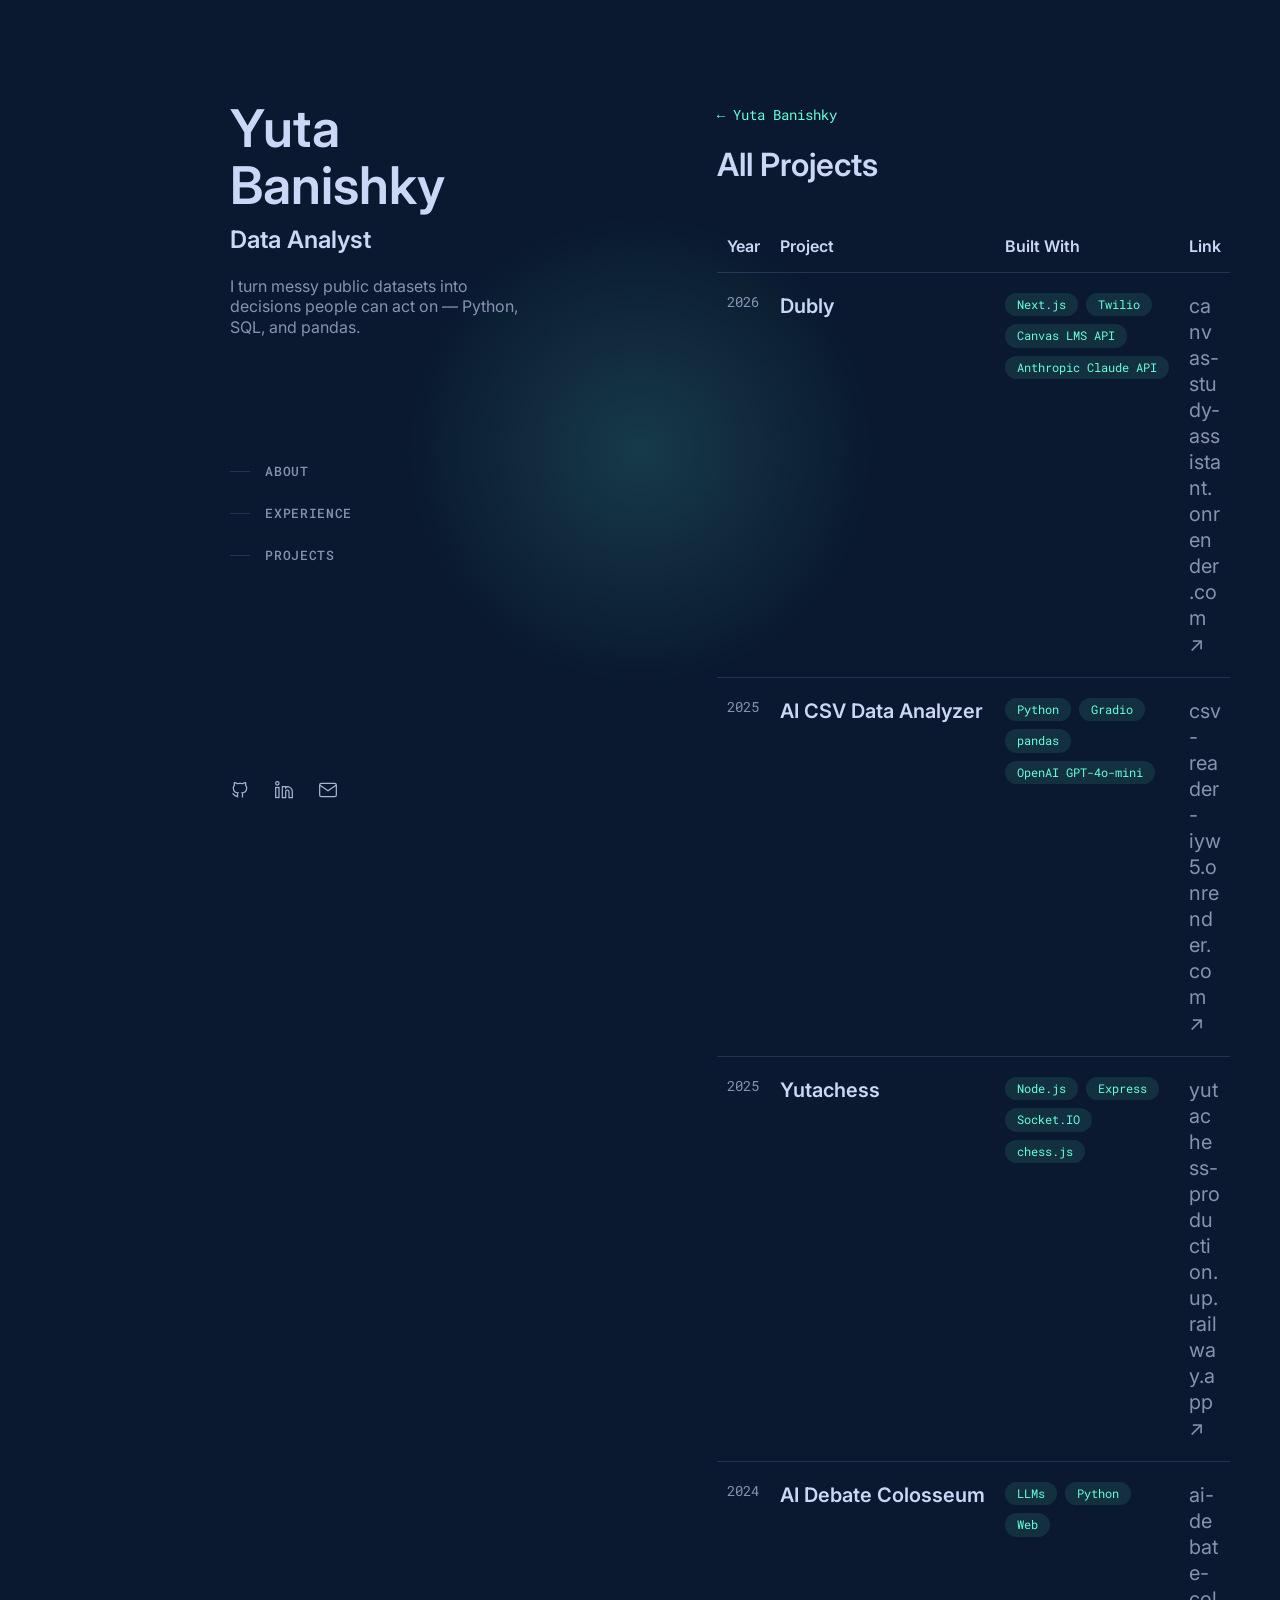
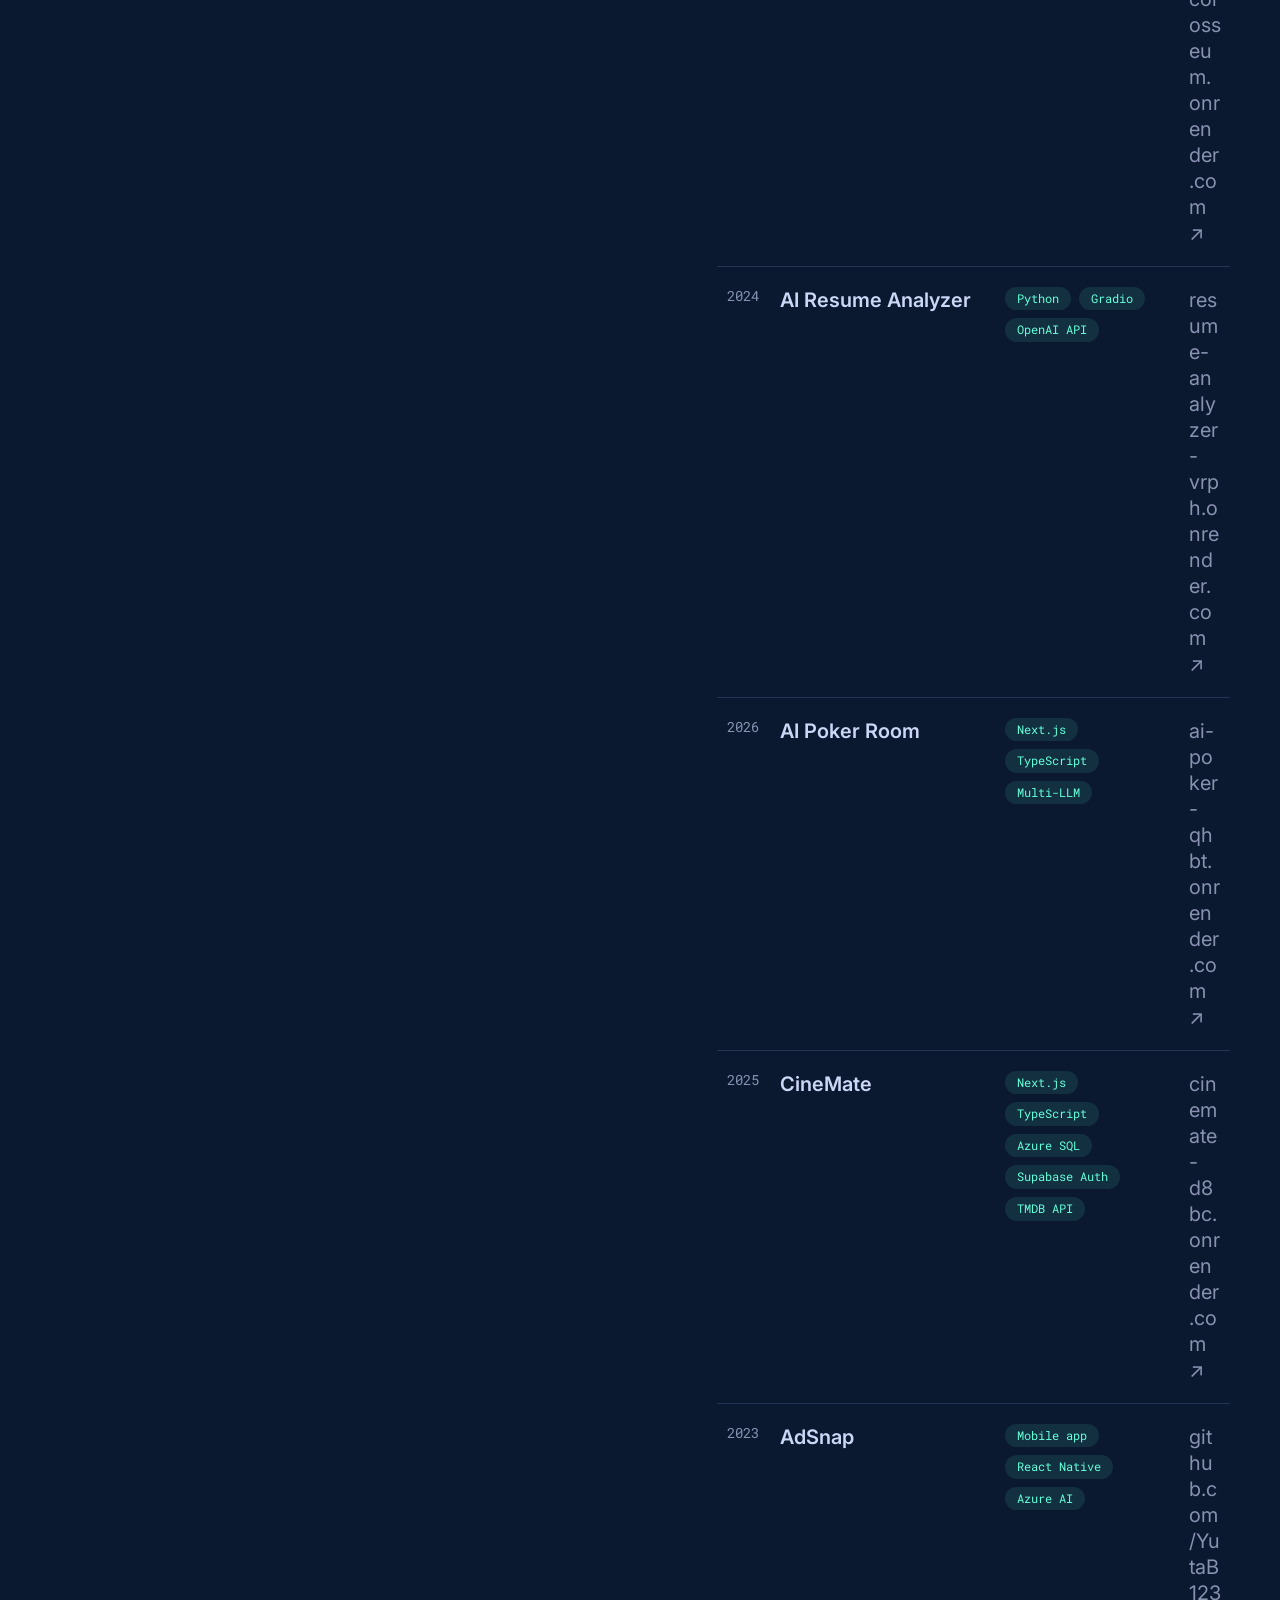
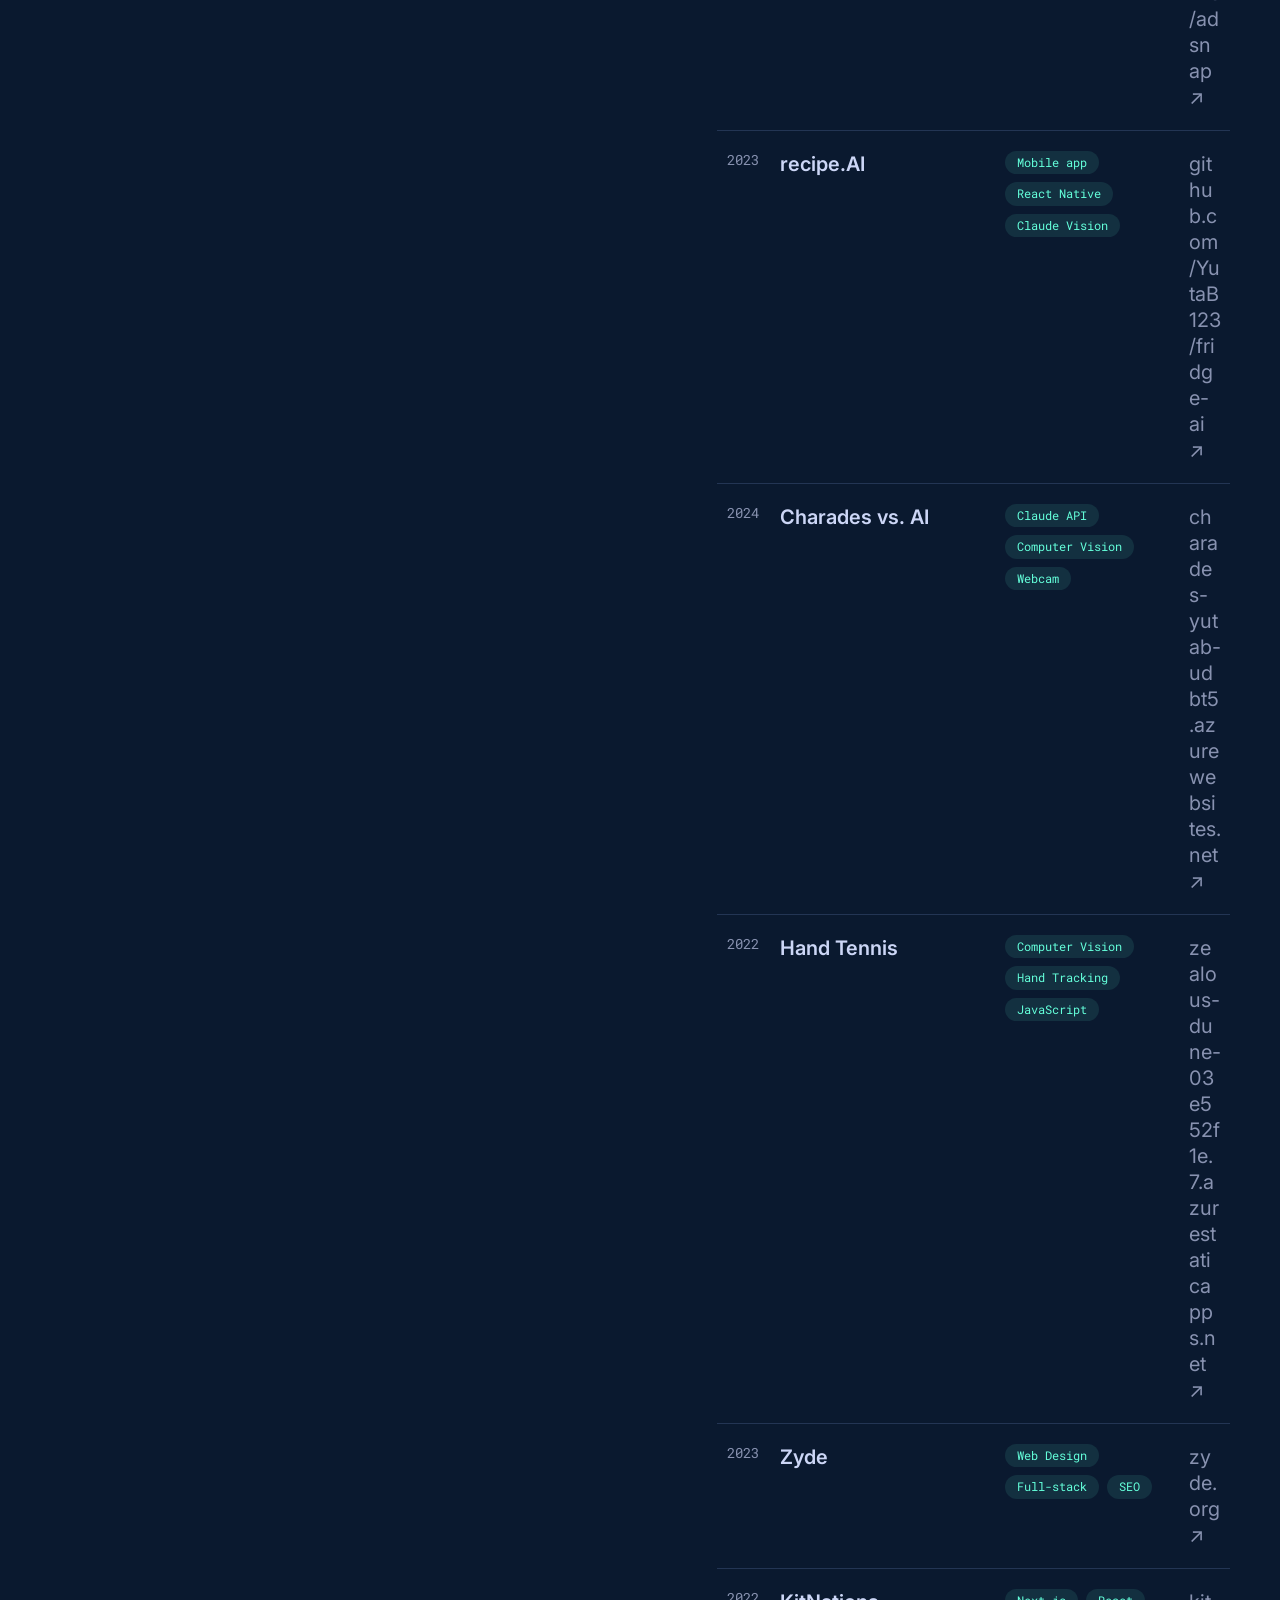
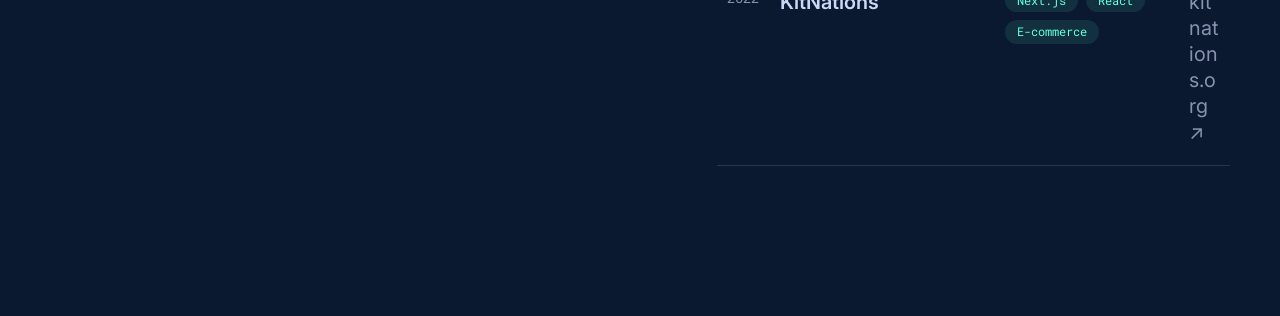
==== commit f7a30b6a: "Rebrand site identity from software developer to data analyst Retitles both pages, rewrites the side" ====
--- a/archive.html
+++ b/archive.html
@@ -4,7 +4,7 @@
   <meta charset="UTF-8" />
   <meta name="viewport" content="width=device-width, initial-scale=1.0" />
   <title>All Projects — Yuta Banishky</title>
-  <meta name="description" content="Full project archive for Yuta Banishky — Informatics student at the University of Washington (Data Science track)." />
+  <meta name="description" content="Full project archive for Yuta Banishky — data analyst and Informatics student at the University of Washington (Data Science track)." />
   <link rel="canonical" href="https://yutabanishky.com/archive.html" />
 
   <link rel="icon" href="/favicon.svg" type="image/svg+xml" />
@@ -24,10 +24,10 @@
       <div class="sidebar-main">
         <div class="sidebar-top">
           <h1 class="sidebar-name"><a href="index.html#top">Yuta Banishky</a></h1>
-          <h2 class="sidebar-title">Software Developer</h2>
+          <h2 class="sidebar-title">Data Analyst</h2>
           <p class="sidebar-desc">
-            I build things that ship — AI applications, computer-vision games, and full-stack web
-            products.
+            I turn messy public datasets into decisions people can act on — Python, SQL, and
+            pandas.
           </p>
         </div>
         <nav class="sidebar-nav" aria-label="In-page navigation">
--- a/styles.css
+++ b/styles.css
@@ -27,6 +27,25 @@
   --border-radius: 4px;
   --easing: cubic-bezier(0.645, 0.045, 0.355, 1);
   --transition: all 0.25s cubic-bezier(0.645, 0.045, 0.355, 1);
+
+  /* Two-column geometry. --sidebar-w is shared by the fixed sidebar's width
+     and the content column's left offset, so they can never drift apart.
+     Defined as variables so the wider-screen overrides below apply to every
+     consumer (including .archive-content) without depending on source order. */
+  --sidebar-w: min(40vw, 480px);
+  --sidebar-inset: clamp(100px, 10vw, 160px);
+  --content-inset: clamp(100px, 10vw, 160px);
+}
+
+/* Once there's room, pull the left column much further in so it sits closer to
+   the content column instead of hugging the window edge. The sidebar widens
+   alongside its inset so the name keeps its two-line wrap. Below 1200px the
+   values above still apply, leaving smaller desktops untouched. */
+@media (min-width: 1200px) {
+  :root {
+    --sidebar-w: min(46vw, 620px);
+    --sidebar-inset: clamp(160px, 18vw, 300px);
+  }
 }
 
 * { box-sizing: border-box; }
@@ -140,9 +159,9 @@
     position: fixed;
     top: 0;
     left: 0;
-    width: min(40vw, 380px);
+    width: var(--sidebar-w);
     height: 100vh;
-    padding: 100px 50px;
+    padding: 100px 50px 100px var(--sidebar-inset);
   }
 }
 
@@ -180,7 +199,7 @@
 
 .content { padding: 40px 25px 100px; }
 @media (min-width: 980px) {
-  .content { margin-left: min(40vw, 380px); padding: 100px 50px 150px; }
+  .content { margin-left: var(--sidebar-w); padding: 100px 50px 150px var(--content-inset); }
 }
 
 .about-panel, .experience-panel, .projects-panel { max-width: 640px; margin-left: auto; margin-right: auto; }
@@ -247,6 +266,7 @@
 .archive-link { margin-top: 40px; }
 
 .projects-heading { font-size: var(--fz-heading); margin-bottom: 40px; }
+.projects-heading-secondary { margin-top: 80px; }
 
 .selected-project { display: grid; grid-template-columns: 200px 1fr; gap: 30px; margin-bottom: 60px; }
 @media (max-width: 600px) { .selected-project { grid-template-columns: 1fr; gap: 15px; } }
@@ -262,6 +282,13 @@
 
 /* ===== Archive page ===== */
 .archive-content { max-width: 900px; margin-left: auto; margin-right: auto; }
+@media (min-width: 980px) {
+  /* The sidebar is position:fixed, so the content column has to be offset by
+     its width. .archive-content's `margin-left: auto` above would otherwise
+     win on source order and centre the table underneath the sidebar, where
+     the two columns' text visibly collide. Re-assert the offset here. */
+  .archive-content { margin-left: var(--sidebar-w); margin-right: auto; }
+}
 .back-link { display: inline-flex; align-items: center; gap: 8px; color: var(--green); font-family: var(--font-mono); font-size: var(--fz-sm); margin-bottom: 20px; transition: var(--transition); }
 .back-link:hover, .back-link:focus-visible { opacity: 0.8; }
 .archive-heading { font-size: clamp(32px, 5vw, var(--fz-heading)); margin-bottom: 50px; }
